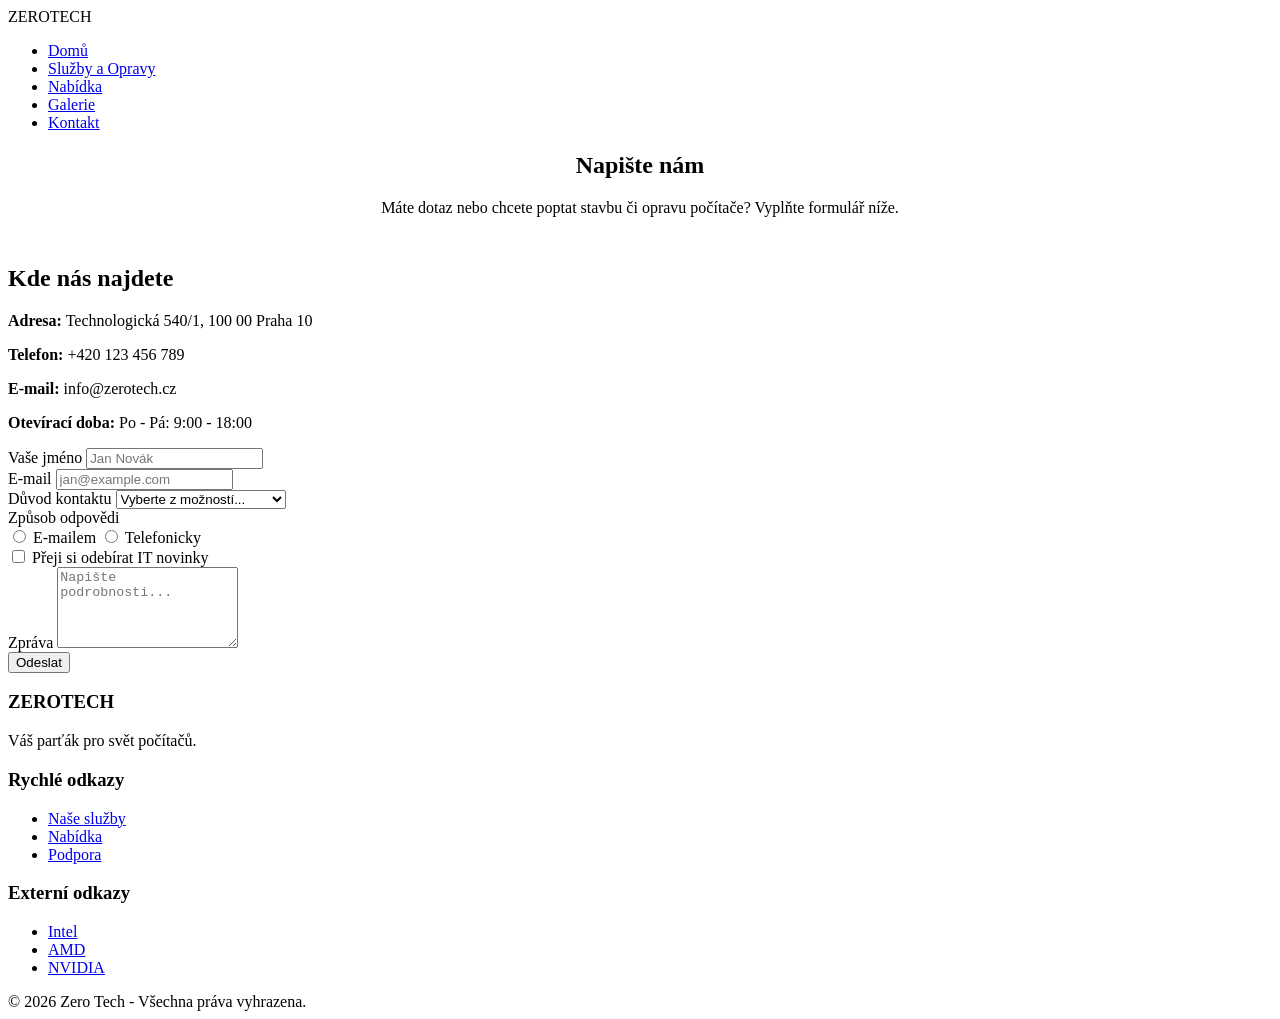
==== contact.html @ 940bffb8 "Add files via upload" ====
<!DOCTYPE html>
<html lang="cs">
<head>
    <meta charset="UTF-8">
    <meta name="viewport" content="width=device-width, initial-scale=1.0">
    <title>Kontakt - Zero Tech</title>
    <link rel="stylesheet" href="../css/style.css">
    <link href="https://fonts.googleapis.com/css2?family=Inter:wght@400;500;600;700&display=swap" rel="stylesheet">
</head>
<body>

    <header>
        <div class="kontejner hlavicka-obsah">
            <div class="logo">ZERO<span>TECH</span></div>
            <nav>
                <ul>
                    <li><a href="index.html">Domů</a></li>
                    <li><a href="services.html">Služby a Opravy</a></li>
                    <li><a href="products.html">Nabídka</a></li>
                    <li><a href="gallery.html">Galerie</a></li>
                    <li><a href="contact.html" class="aktivni">Kontakt</a></li>
                </ul>
            </nav>
        </div>
    </header>

    <main>
        <section class="kontejner">
            <div style="text-align: center; margin-bottom: 3rem;">
                <h1>Napište nám</h1>
                <p>Máte dotaz nebo chcete poptat stavbu či opravu počítače? Vyplňte formulář níže.</p>
            </div>

            <div class="dva-sloupce">
                <div>
                    <h2>Kde nás najdete</h2>
                    <p><strong>Adresa:</strong> Technologická 540/1, 100 00 Praha 10</p>
                    <p><strong>Telefon:</strong> +420 123 456 789</p>
                    <p><strong>E-mail:</strong> info@zerotech.cz</p>
                    <p><strong>Otevírací doba:</strong> Po - Pá: 9:00 - 18:00</p>

                </div>

                <div class="karta">
                    <form id="contactForm" action="#" method="POST">
                        <div class="polozka-formulare">
                            <label for="name" class="povinne">Vaše jméno</label>
                            <input type="text" id="name" name="jmeno" placeholder="Jan Novák" required minlength="3">
                        </div>

                        <div class="polozka-formulare">
                            <label for="email" class="povinne">E-mail</label>
                            <input type="email" id="email" name="email" placeholder="jan@example.com" required>
                        </div>

                        <div class="polozka-formulare">
                            <label for="reason" class="povinne">Důvod kontaktu</label>
                            <select id="reason" name="duvod" required>
                                <option value="" disabled selected>Vyberte z možností...</option>
                                <option value="repair">Poptávka opravy / Servis</option>
                                <option value="data">Záchrana dat</option>
                                <option value="build">Stavba PC na míru</option>
                                <option value="other">Jiný dotaz</option>
                            </select>
                        </div>

                        <div class="polozka-formulare">
                            <label class="povinne">Způsob odpovědi</label>
                            <div class="skupina-radio">
                                <label><input type="radio" name="odpoved" value="email" required> E-mailem</label>
                                <label><input type="radio" name="odpoved" value="telefon" required> Telefonicky</label>
                            </div>
                        </div>

                        <div class="polozka-formulare">
                            <div class="skupina-checkbox">
                                <label><input type="checkbox" name="newsletter" value="ano"> Přeji si odebírat IT novinky</label>
                            </div>
                        </div>

                        <div class="polozka-formulare">
                            <label for="message" class="povinne">Zpráva</label>
                            <textarea id="message" name="zprava" rows="5" placeholder="Napište podrobnosti..." required></textarea>
                        </div>

                        <button type="submit" class="tlacitko">Odeslat</button>
                    </form>
                </div>
            </div>
        </section>
    </main>

    <footer>
        <div class="kontejner obsah-paticky">
            <div class="sloupec-paticky">
                <h3>ZERO<span>TECH</span></h3>
                <p>Váš parťák pro svět počítačů.</p>
            </div>
            <div class="sloupec-paticky">
                <h3>Rychlé odkazy</h3>
                <ul>
                    <li><a href="services.html">Naše služby</a></li>
                    <li><a href="products.html">Nabídka</a></li>
                    <li><a href="contact.html">Podpora</a></li>
                </ul>
            </div>
            <div class="sloupec-paticky">
                <h3>Externí odkazy</h3>
                <ul>
                    <li><a href="https://www.intel.com" target="_blank" rel="noopener noreferrer">Intel</a></li>
                    <li><a href="https://www.amd.com" target="_blank" rel="noopener noreferrer">AMD</a></li>
                    <li><a href="https://www.nvidia.com" target="_blank" rel="noopener noreferrer">NVIDIA</a></li>
                </ul>
            </div>
        </div>
        <div class="copyright">
            &copy; 2026 Zero Tech - Všechna práva vyhrazena.
        </div>
    </footer>

</body>
</html>
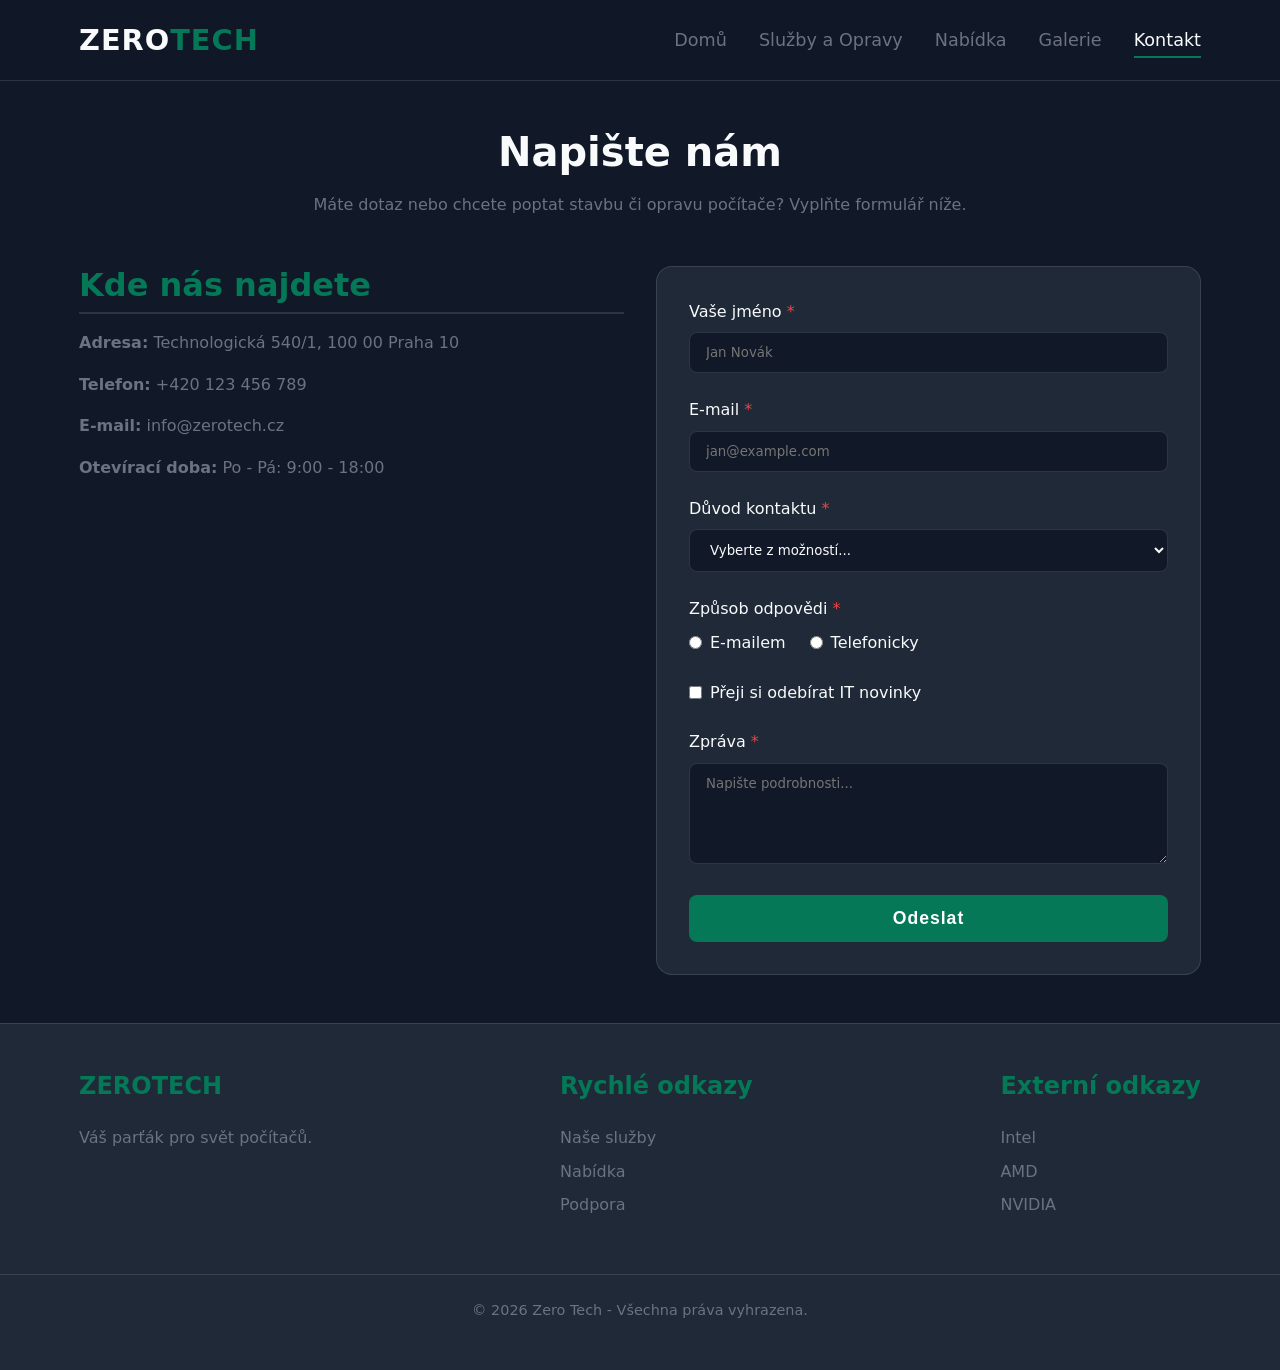
==== commit 80ea1b14: "Add files via upload" ====
--- a/contact.html
+++ b/contact.html
@@ -4,7 +4,7 @@
     <meta charset="UTF-8">
     <meta name="viewport" content="width=device-width, initial-scale=1.0">
     <title>Kontakt - Zero Tech</title>
-    <link rel="stylesheet" href="../css/style.css">
+    <link rel="stylesheet" href="style.css">
     <link href="https://fonts.googleapis.com/css2?family=Inter:wght@400;500;600;700&display=swap" rel="stylesheet">
 </head>
 <body>
--- a/style.css
+++ b/style.css
@@ -0,0 +1,421 @@
+* {
+  margin: 0;
+  padding: 0;
+  box-sizing: border-box;
+}
+
+html {
+  scroll-behavior: smooth;
+}
+
+body {
+  font-family: 'Inter', system-ui, -apple-system, sans-serif;
+  background-color: #111827;
+  color: #F9FAFB;
+  line-height: 1.6;
+  min-height: 100vh;
+  display: flex;
+  flex-direction: column;
+}
+
+a {
+  color: #047857;
+  text-decoration: none;
+  transition: color 0.3s;
+}
+
+a:hover {
+  color: #059669;
+}
+
+img {
+  max-width: 100%;
+  height: auto;
+  display: block;
+}
+
+h1, h2, h3, h4, h5, h6 {
+  font-weight: 700;
+  line-height: 1.2;
+  margin-bottom: 1rem;
+}
+
+h1 {
+  font-size: 2.5rem;
+}
+
+h2 {
+  font-size: 2rem;
+  color: #047857;
+  border-bottom: 2px solid rgba(209, 213, 219, 0.15);
+  padding-bottom: 0.5rem;
+}
+
+h3 {
+  font-size: 1.5rem;
+}
+
+p {
+  margin-bottom: 1rem;
+  color: #6B7280;
+}
+
+.kontejner {
+  width: 90%;
+  max-width: 1200px;
+  margin: 0 auto;
+  padding: 0 15px;
+}
+
+header {
+  background-color: rgba(17, 24, 39, 0.9);
+  backdrop-filter: blur(10px);
+  position: fixed;
+  top: 0;
+  width: 100%;
+  z-index: 1000;
+  border-bottom: 1px solid rgba(209, 213, 219, 0.15);
+}
+
+.hlavicka-obsah {
+  display: flex;
+  justify-content: space-between;
+  align-items: center;
+  height: 80px;
+}
+
+.logo {
+  font-size: 1.8rem;
+  font-weight: 800;
+  color: #F9FAFB;
+  letter-spacing: 1px;
+}
+
+.logo span {
+  color: #047857;
+}
+
+nav ul {
+  list-style: none;
+  display: flex;
+  gap: 2rem;
+}
+
+nav a {
+  color: #6B7280;
+  font-weight: 500;
+  font-size: 1.1rem;
+  padding: 0.5rem 0;
+  position: relative;
+}
+
+nav a::after {
+  content: '';
+  position: absolute;
+  width: 0;
+  height: 2px;
+  bottom: 0;
+  left: 0;
+  background-color: #047857;
+  transition: width 0.3s;
+}
+
+nav a:hover::after,
+nav a.aktivni::after {
+  width: 100%;
+}
+
+nav a:hover,
+nav a.aktivni {
+  color: #F9FAFB;
+}
+
+main {
+  flex: 1;
+  margin-top: 80px;
+  padding: 3rem 0;
+}
+
+.uvod {
+  text-align: center;
+  padding: 5rem 0;
+  background: linear-gradient(135deg, rgba(4, 120, 87, 0.15) 0%, #111827 100%);
+  border-radius: 1rem;
+  margin-bottom: 3rem;
+  position: relative;
+  overflow: hidden;
+}
+
+.uvod h1 {
+  font-size: 3.5rem;
+  margin-bottom: 1rem;
+}
+
+.uvod p {
+  font-size: 1.2rem;
+  max-width: 600px;
+  margin: 0 auto 2rem;
+}
+
+.tlacitko {
+  display: inline-block;
+  padding: 0.75rem 1.5rem;
+  background-color: #047857;
+  color: #fff;
+  border-radius: 0.5rem;
+  font-weight: 600;
+  transition: all 0.3s;
+  border: 1px solid transparent;
+}
+
+.tlacitko:hover {
+  background-color: transparent;
+  color: #047857;
+  border-color: #047857;
+  box-shadow: 0 0 15px rgba(4, 120, 87, 0.5);
+}
+
+.dva-sloupce {
+  display: grid;
+  grid-template-columns: 1fr 1fr;
+  gap: 2rem;
+}
+
+.tri-sloupce {
+  display: grid;
+  grid-template-columns: repeat(3, 1fr);
+  gap: 2rem;
+}
+
+.ctyri-sloupce {
+  display: grid;
+  grid-template-columns: repeat(auto-fit, minmax(250px, 1fr));
+  gap: 1.5rem;
+}
+
+.karta {
+  background-color: #1F2937;
+  border-radius: 1rem;
+  padding: 2rem;
+  border: 1px solid rgba(209, 213, 219, 0.15);
+  transition: transform 0.3s, box-shadow 0.3s;
+}
+
+.karta:hover {
+  transform: translateY(-5px);
+  box-shadow: 0 10px 25px rgba(0, 0, 0, 0.5);
+  border-color: #047857;
+}
+
+.vnoreny-seznam {
+  list-style: none;
+  padding-left: 0;
+}
+
+.vnoreny-seznam > li {
+  margin-bottom: 1rem;
+  padding-left: 1.5rem;
+  position: relative;
+}
+
+.vnoreny-seznam > li::before {
+  content: '✓';
+  position: absolute;
+  left: 0;
+  color: #047857;
+}
+
+.vnoreny-seznam ul, .vnoreny-seznam ol {
+  margin-top: 0.5rem;
+  margin-left: 1rem;
+  padding-left: 1rem;
+  color: #6B7280;
+  border-left: 2px solid rgba(209, 213, 219, 0.15);
+}
+
+.vnoreny-seznam ol {
+  list-style-type: decimal;
+  padding-left: 2rem;
+}
+
+.vnoreny-seznam ol li {
+  margin-bottom: 0.3rem;
+}
+
+table {
+  width: 100%;
+  border-collapse: collapse;
+  margin: 2rem 0;
+  background-color: #1F2937;
+  border-radius: 0.5rem;
+  overflow: hidden;
+}
+
+thead {
+  background-color: #047857;
+  color: #fff;
+}
+
+th, td {
+  padding: 1rem;
+  text-align: left;
+  border-bottom: 1px solid rgba(209, 213, 219, 0.15);
+}
+
+tbody tr:hover {
+  background-color: rgba(255, 255, 255, 0.05);
+}
+
+.polozka-formulare {
+  margin-bottom: 1.5rem;
+}
+
+label {
+  display: block;
+  margin-bottom: 0.5rem;
+  font-weight: 500;
+}
+
+.povinne::after {
+  content: ' *';
+  color: #ef4444;
+}
+
+input[type="text"],
+input[type="email"],
+select,
+textarea {
+  width: 100%;
+  padding: 0.75rem 1rem;
+  background-color: #111827;
+  border: 1px solid rgba(209, 213, 219, 0.15);
+  border-radius: 0.5rem;
+  color: #F9FAFB;
+  font-family: inherit;
+  transition: border-color 0.3s;
+}
+
+input:focus, select:focus, textarea:focus {
+  outline: none;
+  border-color: #047857;
+  box-shadow: 0 0 0 3px rgba(4, 120, 87, 0.2);
+}
+
+.skupina-radio, .skupina-checkbox {
+  display: flex;
+  gap: 1.5rem;
+  align-items: center;
+}
+
+.skupina-radio label, .skupina-checkbox label {
+  display: flex;
+  align-items: center;
+  gap: 0.5rem;
+  margin-bottom: 0;
+  font-weight: normal;
+  cursor: pointer;
+}
+
+button[type="submit"] {
+  cursor: pointer;
+  width: 100%;
+  font-size: 1.1rem;
+  letter-spacing: 1px;
+}
+
+.polozka-galerie {
+  position: relative;
+  border-radius: 0.5rem;
+  overflow: hidden;
+  aspect-ratio: 16/9;
+}
+
+.polozka-galerie img {
+  width: 100%;
+  height: 100%;
+  object-fit: cover;
+  transition: transform 0.5s;
+}
+
+.popisek-galerie {
+  position: absolute;
+  bottom: 0;
+  left: 0;
+  width: 100%;
+  padding: 1rem;
+  background: linear-gradient(transparent, rgba(0, 0, 0, 0.9));
+  transform: translateY(100%);
+  transition: transform 0.4s;
+}
+
+.polozka-galerie:hover .popisek-galerie {
+  transform: translateY(0);
+}
+
+.polozka-galerie:hover img {
+  transform: scale(1.1);
+}
+
+footer {
+  background-color: #1F2937;
+  padding: 3rem 0;
+  border-top: 1px solid rgba(209, 213, 219, 0.15);
+  margin-top: auto;
+}
+
+.obsah-paticky {
+  display: flex;
+  justify-content: space-between;
+  flex-wrap: wrap;
+  gap: 2rem;
+}
+
+.sloupec-paticky h3 {
+  color: #047857;
+  margin-bottom: 1.5rem;
+}
+
+.sloupec-paticky ul {
+  list-style: none;
+}
+
+.sloupec-paticky ul li {
+  margin-bottom: 0.5rem;
+}
+
+.sloupec-paticky ul a {
+  color: #6B7280;
+}
+
+.sloupec-paticky ul a:hover {
+  color: #F9FAFB;
+}
+
+.copyright {
+  text-align: center;
+  margin-top: 3rem;
+  padding-top: 1.5rem;
+  border-top: 1px solid rgba(209, 213, 219, 0.15);
+  color: #6B7280;
+  font-size: 0.9rem;
+}
+
+@media (max-width: 768px) {
+  .hlavicka-obsah {
+    flex-direction: column;
+    height: auto;
+    padding: 1rem 0;
+    gap: 1rem;
+  }
+  nav ul {
+    gap: 1rem;
+    flex-wrap: wrap;
+    justify-content: center;
+  }
+  .dva-sloupce, .tri-sloupce {
+    grid-template-columns: 1fr;
+  }
+  .uvod h1 {
+    font-size: 2.5rem;
+  }
+}
